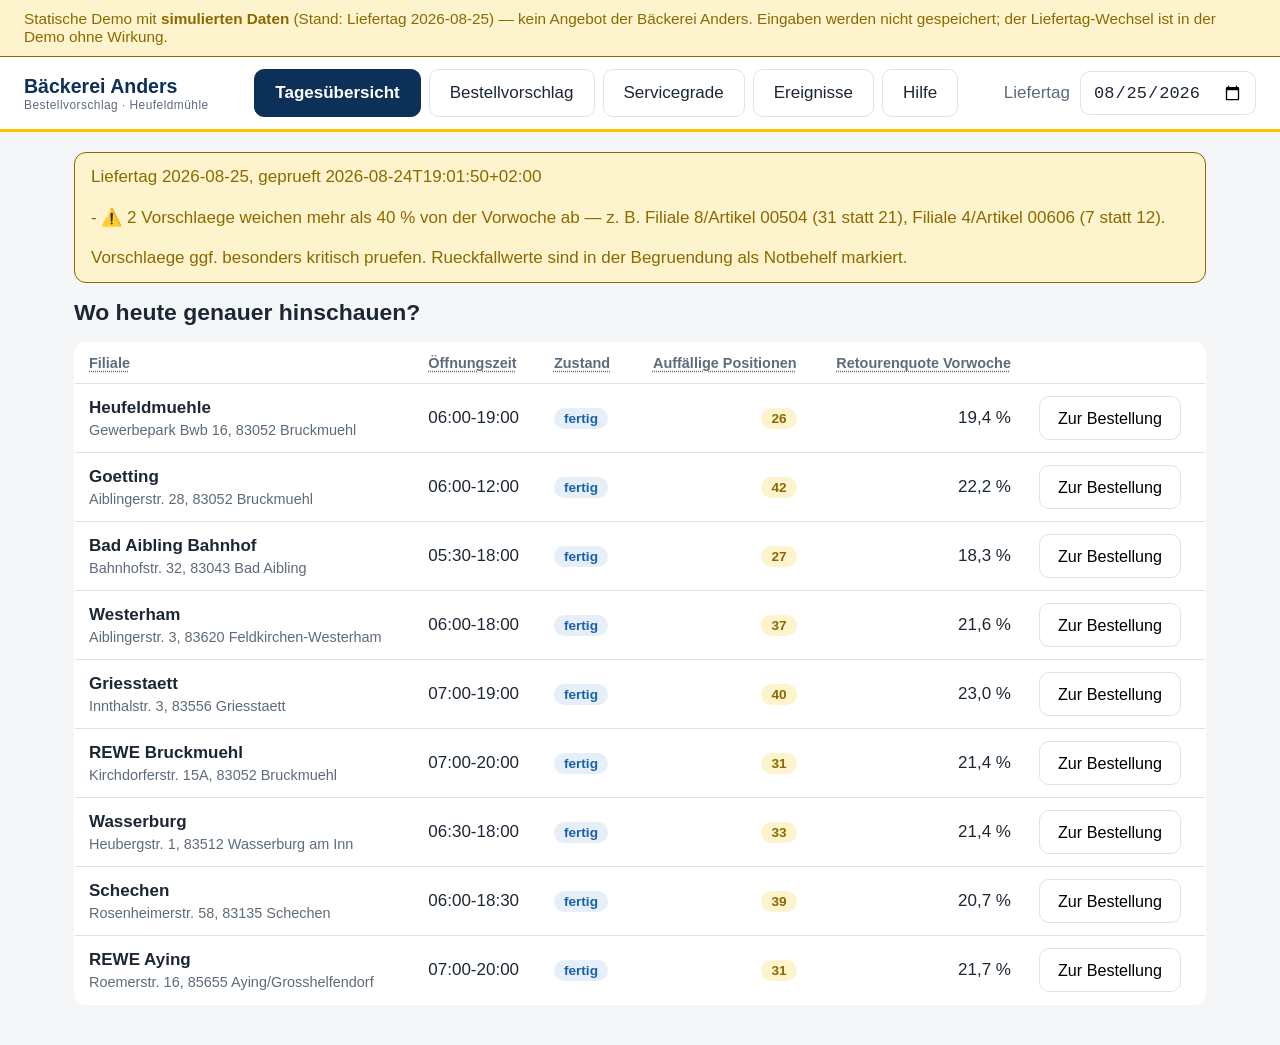
==== docs/index.html @ ce98a057 "Statische GitHub-Pages-Demo (docs/) und Live-Skript skripte/statische_demo.py friert die API-Antwort" ====
<!DOCTYPE html>
<html lang="de">
<head>
  <meta charset="utf-8">
  <meta name="viewport" content="width=device-width, initial-scale=1">
  <title>Bäckerei Anders — Bestellvorschlag</title>
  <link rel="stylesheet" href="stil.css">
</head>
<body>
  <div style="background:#fdf3cc;border-bottom:1px solid #8a6a00;color:#8a6a00;
    padding:10px 24px;font-size:0.9rem;">
    Statische Demo mit <strong>simulierten Daten</strong> (Stand: Liefertag
    2026-08-25) — kein Angebot der B&auml;ckerei Anders. Eingaben werden
    nicht gespeichert; der Liefertag-Wechsel ist in der Demo ohne Wirkung.
  </div>

  <header>
    <div class="marke-kopf">Bäckerei Anders<small>Bestellvorschlag · Heufeldmühle</small></div>
    <nav>
      <button data-ansicht="uebersicht" class="aktiv">Tagesübersicht</button>
      <button data-ansicht="bestellung">Bestellvorschlag</button>
      <button data-ansicht="servicegrade">Servicegrade</button>
      <button data-ansicht="ereignisse">Ereignisse</button>
      <button data-ansicht="hilfe">Hilfe</button>
    </nav>
    <div id="kopf-rechts">
      <label for="liefertag">Liefertag</label>
      <input type="date" id="liefertag">
    </div>
  </header>

  <main>
    <section id="ansicht-uebersicht" class="ansicht">
      <div id="warnung-kasten" hidden></div>
      <h1>Wo heute genauer hinschauen?</h1>
      <table id="uebersicht-tabelle">
        <thead>
          <tr>
            <th title="Verkaufsstelle mit Anschrift">Filiale</th>
            <th title="Öffnungszeit der Filiale am gewählten Liefertag">Öffnungszeit</th>
            <th title="fertig = Vorschläge liegen vor · bestellt = Bestellung wurde bestätigt · kein Vorschlag = Nachtlauf prüfen · geschlossen = Filiale hat an diesem Tag zu">Zustand</th>
            <th class="zahl" title="Anzahl Artikel, bei denen der Vorschlag stark von der Vorwoche abweicht, letzte Woche ein Ausverkauf erkannt wurde oder die Retoure hoch war — hier zuerst hinschauen">Auffällige Positionen</th>
            <th class="zahl" title="Zurückgegangene Ware der letzten 7 Tage in Prozent der gelieferten Menge">Retourenquote Vorwoche</th><th></th>
          </tr>
        </thead>
        <tbody></tbody>
      </table>
    </section>

    <section id="ansicht-bestellung" class="ansicht" hidden>
      <div class="filialwahl" id="bestellung-filialwahl"></div>
      <div id="bestellung-kopf"></div>
      <table id="bestellung-tabelle">
        <thead>
          <tr>
            <th title="Artikelnummer aus der Warenwirtschaft">Art.-Nr.</th>
            <th title="Artikel; bei auffälligen (gelb markierten) Zeilen steht darunter die Begründung des Vorschlags">Bezeichnung</th>
            <th class="zahl" title="Vom System errechnete Bestellmenge für den Liefertag, gewählt nach dem eingestellten Servicegrad (A/B/C). Mauszeiger auf der Zahl zeigt die Begründung.">Vorschlag</th>
            <th class="zahl" title="Vergleichswert: die Menge mit dem besten Verhältnis aus entgangenem Verkauf und Retourekosten (je höher die Spanne des Artikels, desto großzügiger). Nur zur Orientierung, nie die Vorgabe.">wirtschaftlich<br>günstigste Menge</th>
            <th class="zahl" title="Geliefert am gleichen Wochentag vor einer Woche">Vorwoche geliefert</th>
            <th class="zahl" title="Zurückgegangen am gleichen Wochentag vor einer Woche">Vorwoche Retoure</th>
            <th class="zahl" title="Vorbelegt mit dem Vorschlag — hier eintragen, was tatsächlich bestellt wird, dann unten bestätigen">Bestellmenge</th>
          </tr>
        </thead>
        <tbody></tbody>
      </table>
      <div class="fussleiste">
        <span id="bestellung-hinweis">Vorschlag prüfen, Mengen ggf. anpassen,
          in die Warenwirtschaft übertragen — dann bestätigen.</span>
        <button id="bestellung-uebernehmen" class="haupt">Bestellung übernommen</button>
      </div>
    </section>

    <section id="ansicht-servicegrade" class="ansicht" hidden>
      <div class="filialwahl" id="servicegrade-filialwahl"></div>
      <h1>Servicegrade einstellen</h1>
      <p class="erklaerung">A = darf nicht ausgehen · B = darf am späten
        Nachmittag ausgehen · C = darf mittags weg sein.
        Die Mengenspalte zeigt sofort, was die Wahl bedeutet.</p>
      <table id="servicegrade-tabelle">
        <thead>
          <tr><th title="Artikelnummer aus der Warenwirtschaft">Art.-Nr.</th>
            <th title="Artikel mit Warengruppe">Bezeichnung</th>
            <th title="A = darf auf keinen Fall ausgehen (95 % Sicherheit) · B = darf am späten Nachmittag ausgehen (80 %) · C = darf mittags weg sein (60 %)">Servicegrad</th>
            <th class="zahl" title="Menge, die das System bei dieser Klasse vorschlagen würde — ändert sich sofort beim Umschalten">Menge bei dieser Wahl</th></tr>
        </thead>
        <tbody></tbody>
      </table>
    </section>

    <section id="ansicht-ereignisse" class="ansicht" hidden>
      <h1>Ereigniskalender</h1>
      <form id="ereignis-formular">
        <div class="feld"><label>Von</label><input type="date" name="datum_von" required
          title="Erster Tag, an dem das Ereignis wirkt"></div>
        <div class="feld"><label>Bis</label><input type="date" name="datum_bis" required
          title="Letzter Tag (einschließlich)"></div>
        <div class="feld"><label>Filialen</label>
          <input type="text" name="filialen" value="alle"
          title="Betroffene Filialen: alle — oder Nummern mit Komma, z. B. 3,7"></div>
        <div class="feld breit"><label>Was ist los?</label>
          <input type="text" name="bezeichnung" placeholder="z. B. Dorffest Bruckmühl" required></div>
        <div class="feld"><label>Erwartete Wirkung</label>
          <select name="wirkung">
            <option value="1.2">mehr Verkauf (+20 %)</option>
            <option value="1.5">viel mehr Verkauf (+50 %)</option>
            <option value="0.7">weniger Verkauf (−30 %)</option>
            <option value="0.5">viel weniger Verkauf (−50 %)</option>
          </select></div>
        <button type="submit" class="haupt">Eintragen</button>
      </form>
      <table id="ereignis-tabelle">
        <thead>
          <tr><th>Von</th><th>Bis</th>
            <th title="alle — oder Filialnummern mit Komma">Filialen</th>
            <th>Bezeichnung</th>
            <th class="zahl" title="Erwartete Auswirkung auf den Verkauf; fließt in die Vorschläge der betroffenen Tage ein">Wirkung</th></tr>
        </thead>
        <tbody></tbody>
      </table>
    </section>
    <section id="ansicht-hilfe" class="ansicht" hidden>
      <h1>Was bedeutet welches Feld?</h1>
      <p class="erklaerung">Am PC erscheinen dieselben Erklärungen, wenn man mit
        dem Mauszeiger über eine Spaltenüberschrift oder eine Vorschlagszahl fährt.</p>

      <h2 class="hilfe-titel">Tagesübersicht</h2>
      <table class="hilfe">
        <tbody>
          <tr><td>Zustand</td><td><strong>fertig</strong> = Vorschläge liegen vor ·
            <strong>bestellt</strong> = Bestellung wurde bestätigt ·
            <strong>kein Vorschlag</strong> = Nachtlauf prüfen ·
            <strong>geschlossen</strong> = Filiale hat an diesem Tag zu.</td></tr>
          <tr><td>Auffällige Positionen</td><td>Artikel, bei denen der Vorschlag stark
            von der Vorwoche abweicht, letzte Woche ein Ausverkauf erkannt wurde oder
            die Retoure hoch war — dort zuerst hinschauen.</td></tr>
          <tr><td>Retourenquote Vorwoche</td><td>Zurückgegangene Ware der letzten
            7 Tage in Prozent der gelieferten Menge.</td></tr>
        </tbody>
      </table>

      <h2 class="hilfe-titel">Bestellvorschlag</h2>
      <table class="hilfe">
        <tbody>
          <tr><td>Vorschlag</td><td>Vom System errechnete Bestellmenge für den
            Liefertag, gewählt nach dem eingestellten Servicegrad. Es wird
            <strong>nie automatisch bestellt</strong> — ein Mensch überträgt die Menge
            in die Warenwirtschaft und bestätigt unten.</td></tr>
          <tr><td>Begründung</td><td>Steht bei auffälligen (gelb markierten) Zeilen
            unter der Bezeichnung, z.&nbsp;B. „Letzten Sonntag um 10:42 ausverkauft —
            deshalb mehr". Steht dort <strong>Notbehelf</strong>, war kein Modell
            verfügbar und es wurde die Menge der Vorwoche übernommen.</td></tr>
          <tr><td>wirtschaftlich günstigste Menge</td><td>Vergleichswert: die Menge
            mit dem besten Verhältnis aus entgangenem Verkauf und Retourekosten —
            je höher die Spanne des Artikels, desto großzügiger. Nur zur
            Orientierung, nie die Vorgabe.</td></tr>
          <tr><td>Vorwoche geliefert / Retoure</td><td>Geliefert bzw. zurückgegangen
            am gleichen Wochentag vor einer Woche.</td></tr>
          <tr><td>Bestellmenge</td><td>Vorbelegt mit dem Vorschlag; hier anpassen,
            was tatsächlich bestellt wird. Ein blauer Rahmen zeigt: von Hand
            geändert. „Bestellung übernommen" hält das Ergebnis fest.</td></tr>
        </tbody>
      </table>

      <h2 class="hilfe-titel">Servicegrade</h2>
      <table class="hilfe">
        <tbody>
          <tr><td>A</td><td>Darf auf keinen Fall ausgehen — das System plant mit
            95&nbsp;% Sicherheit. Mehr Sicherheit heißt mehr Retoure.</td></tr>
          <tr><td>B</td><td>Darf am späten Nachmittag ausgehen — 80&nbsp;%.</td></tr>
          <tr><td>C</td><td>Darf mittags weg sein — 60&nbsp;%. Wenig Retoure,
            dafür öfter leer.</td></tr>
          <tr><td>Menge bei dieser Wahl</td><td>Zeigt sofort, welche Bestellmenge
            die gewählte Klasse für diese Filiale bedeuten würde.</td></tr>
        </tbody>
      </table>

      <h2 class="hilfe-titel">Ereignisse</h2>
      <table class="hilfe">
        <tbody>
          <tr><td>Wirkung</td><td>Erwartete Auswirkung auf den Verkauf (z.&nbsp;B.
            Dorffest +50&nbsp;%, Straßensperrung −30&nbsp;%). Fließt in die
            Vorschläge der betroffenen Tage ein.</td></tr>
          <tr><td>Filialen</td><td><strong>alle</strong> — oder Filialnummern mit
            Komma, z.&nbsp;B. <strong>3,7</strong>.</td></tr>
        </tbody>
      </table>
    </section>
  </main>

  <script src="demo_shim.js"></script>
  <script src="app.js"></script>
</body>
</html>
---- docs/stil.css ----
/* Tablet-Oberflaeche, Querformat ~1180x820, Bedienung mit dem Finger.
   Markenfarben der Baeckerei Anders (baeckerei-anders.de):
   Blau #1961ac (Akzent, Vorschlagszahl), Gold #fdc300 (Auffaelligkeiten),
   Dunkelblau #0c3057 (Kopf und Schaltflaechen). */

:root {
  --papier: #f5f6f8;
  --flaeche: #ffffff;
  --linie: #dde2e9;
  --tinte: #1c2733;
  --tinte-leise: #5d6b7a;
  --dunkelblau: #0c3057;
  --akzent: #1961ac;
  --akzent-hell: #e6eef7;
  --gold: #fdc300;
  --warnton: #8a6a00;
  --warnton-hell: #fdf3cc;
}

* { box-sizing: border-box; margin: 0; padding: 0; }

html { font-size: 17px; }

body {
  font-family: -apple-system, "Segoe UI", Roboto, "Helvetica Neue", sans-serif;
  background: var(--papier);
  color: var(--tinte);
  min-width: 1000px;
}

header {
  display: flex;
  justify-content: space-between;
  align-items: center;
  gap: 18px;
  padding: 12px 24px;
  background: var(--flaeche);
  border-bottom: 3px solid var(--gold);
  position: sticky;
  top: 0;
  z-index: 5;
}

.marke-kopf {
  font-size: 1.15rem;
  font-weight: 700;
  color: var(--dunkelblau);
  white-space: nowrap;
}

.marke-kopf small {
  display: block;
  font-size: 0.7rem;
  font-weight: 500;
  color: var(--tinte-leise);
  letter-spacing: 0.04em;
}

nav { display: flex; gap: 8px; }

nav button {
  min-height: 48px;
  padding: 0 20px;
  font-size: 1rem;
  border: 1px solid var(--linie);
  border-radius: 10px;
  background: var(--flaeche);
  color: var(--tinte);
  cursor: pointer;
}

nav button.aktiv {
  background: var(--dunkelblau);
  border-color: var(--dunkelblau);
  color: #fff;
  font-weight: 600;
}

#kopf-rechts { display: flex; align-items: center; gap: 10px; color: var(--tinte-leise); }

#kopf-rechts input {
  min-height: 44px;
  padding: 0 12px;
  font-size: 1rem;
  border: 1px solid var(--linie);
  border-radius: 10px;
  background: var(--flaeche);
  color: var(--tinte);
}

main { padding: 20px 24px 40px; max-width: 1180px; margin: 0 auto; }

h1 { font-size: 1.35rem; margin: 10px 0 16px; }

.erklaerung { color: var(--tinte-leise); margin-bottom: 14px; }

table {
  width: 100%;
  border-collapse: collapse;
  background: var(--flaeche);
  border: 1px solid var(--linie);
  border-radius: 12px;
  overflow: hidden;
  font-variant-numeric: tabular-nums;
}

th, td {
  text-align: left;
  padding: 12px 14px;
  border-bottom: 1px solid var(--linie);
  vertical-align: middle;
}

th { color: var(--tinte-leise); font-weight: 600; font-size: 0.85rem; }

tr:last-child td { border-bottom: none; }

.zahl, td.zahl { text-align: right; }

/* Die Vorschlagszahl muss aus zwei Metern lesbar sein */
td.vorschlagszahl {
  font-size: 2.1rem;
  font-weight: 700;
  color: var(--akzent);
  line-height: 1.1;
  white-space: nowrap;
}

tr.auffaellig { background: var(--warnton-hell); box-shadow: inset 4px 0 0 var(--gold); }

.begruendung {
  display: block;
  font-size: 0.85rem;
  color: var(--tinte-leise);
  margin-top: 4px;
  font-weight: 400;
}

tr.auffaellig .begruendung { color: var(--warnton); }

.marke {
  display: inline-block;
  padding: 3px 10px;
  border-radius: 999px;
  font-size: 0.8rem;
  font-weight: 600;
}

.marke.warn { background: var(--warnton-hell); color: var(--warnton); }
.marke.ok { background: var(--akzent-hell); color: var(--akzent); }
.marke.leise { background: var(--papier); color: var(--tinte-leise); }

button.haupt {
  min-height: 52px;
  padding: 0 28px;
  font-size: 1.05rem;
  font-weight: 600;
  color: #fff;
  background: var(--akzent);
  border: none;
  border-radius: 12px;
  cursor: pointer;
}

button.haupt:disabled { opacity: 0.45; cursor: default; }

button.zeile {
  min-height: 44px;
  padding: 0 18px;
  font-size: 0.95rem;
  border: 1px solid var(--linie);
  border-radius: 10px;
  background: var(--flaeche);
  cursor: pointer;
}

.filialwahl { display: flex; flex-wrap: wrap; gap: 8px; margin-bottom: 16px; }

.filialwahl button {
  min-height: 46px;
  padding: 0 16px;
  border: 1px solid var(--linie);
  border-radius: 10px;
  background: var(--flaeche);
  font-size: 0.95rem;
  cursor: pointer;
}

.filialwahl button.aktiv {
  background: var(--dunkelblau);
  color: #fff;
  border-color: var(--dunkelblau);
  font-weight: 600;
}

#bestellung-kopf {
  display: flex;
  gap: 24px;
  align-items: baseline;
  margin-bottom: 14px;
  font-size: 1.1rem;
}

#bestellung-kopf .gross { font-size: 1.35rem; font-weight: 700; }
#bestellung-kopf .leise { color: var(--tinte-leise); }

input.menge {
  width: 110px;
  min-height: 48px;
  font-size: 1.3rem;
  font-variant-numeric: tabular-nums;
  text-align: right;
  padding: 0 12px;
  border: 1px solid var(--linie);
  border-radius: 10px;
  background: var(--flaeche);
}

input.menge.geaendert { border-color: var(--akzent); border-width: 2px; }

.fussleiste {
  display: flex;
  justify-content: space-between;
  align-items: center;
  gap: 20px;
  margin-top: 16px;
  padding: 14px 16px;
  background: var(--flaeche);
  border: 1px solid var(--linie);
  border-radius: 12px;
}

#bestellung-hinweis { color: var(--tinte-leise); }

/* Servicegrad-Wahl: drei klar beschriftete Knoepfe */
.sg-wahl { display: inline-flex; gap: 6px; }

.sg-wahl button {
  min-width: 56px;
  min-height: 46px;
  border: 1px solid var(--linie);
  border-radius: 10px;
  background: var(--flaeche);
  font-size: 1rem;
  font-weight: 600;
  cursor: pointer;
}

.sg-wahl button.aktiv {
  background: var(--dunkelblau);
  color: #fff;
  border-color: var(--dunkelblau);
}

#warnung-kasten {
  background: var(--warnton-hell);
  border: 1px solid var(--warnton);
  color: var(--warnton);
  border-radius: 12px;
  padding: 14px 16px;
  margin-bottom: 16px;
  white-space: pre-line;
}

#ereignis-formular {
  display: flex;
  flex-wrap: wrap;
  gap: 14px;
  align-items: flex-end;
  background: var(--flaeche);
  border: 1px solid var(--linie);
  border-radius: 12px;
  padding: 16px;
  margin-bottom: 18px;
}

#ereignis-formular .feld { display: flex; flex-direction: column; gap: 6px; }
#ereignis-formular .feld.breit { flex: 1; min-width: 220px; }

#ereignis-formular label { font-size: 0.85rem; color: var(--tinte-leise); }

#ereignis-formular input, #ereignis-formular select {
  min-height: 46px;
  padding: 0 12px;
  font-size: 1rem;
  border: 1px solid var(--linie);
  border-radius: 10px;
  background: var(--flaeche);
}

.leer { color: var(--tinte-leise); padding: 24px; text-align: center; }

/* Felderklaerungen: gepunktete Linie = hier gibt es einen Maus-Tooltip */
th[title] { cursor: help; text-decoration: underline dotted; text-underline-offset: 3px; }
td.vorschlagszahl[title] { cursor: help; }

.hilfe-titel { font-size: 1.05rem; margin: 22px 0 10px; color: var(--dunkelblau); }

table.hilfe td:first-child {
  width: 240px;
  font-weight: 600;
  color: var(--dunkelblau);
  vertical-align: top;
}
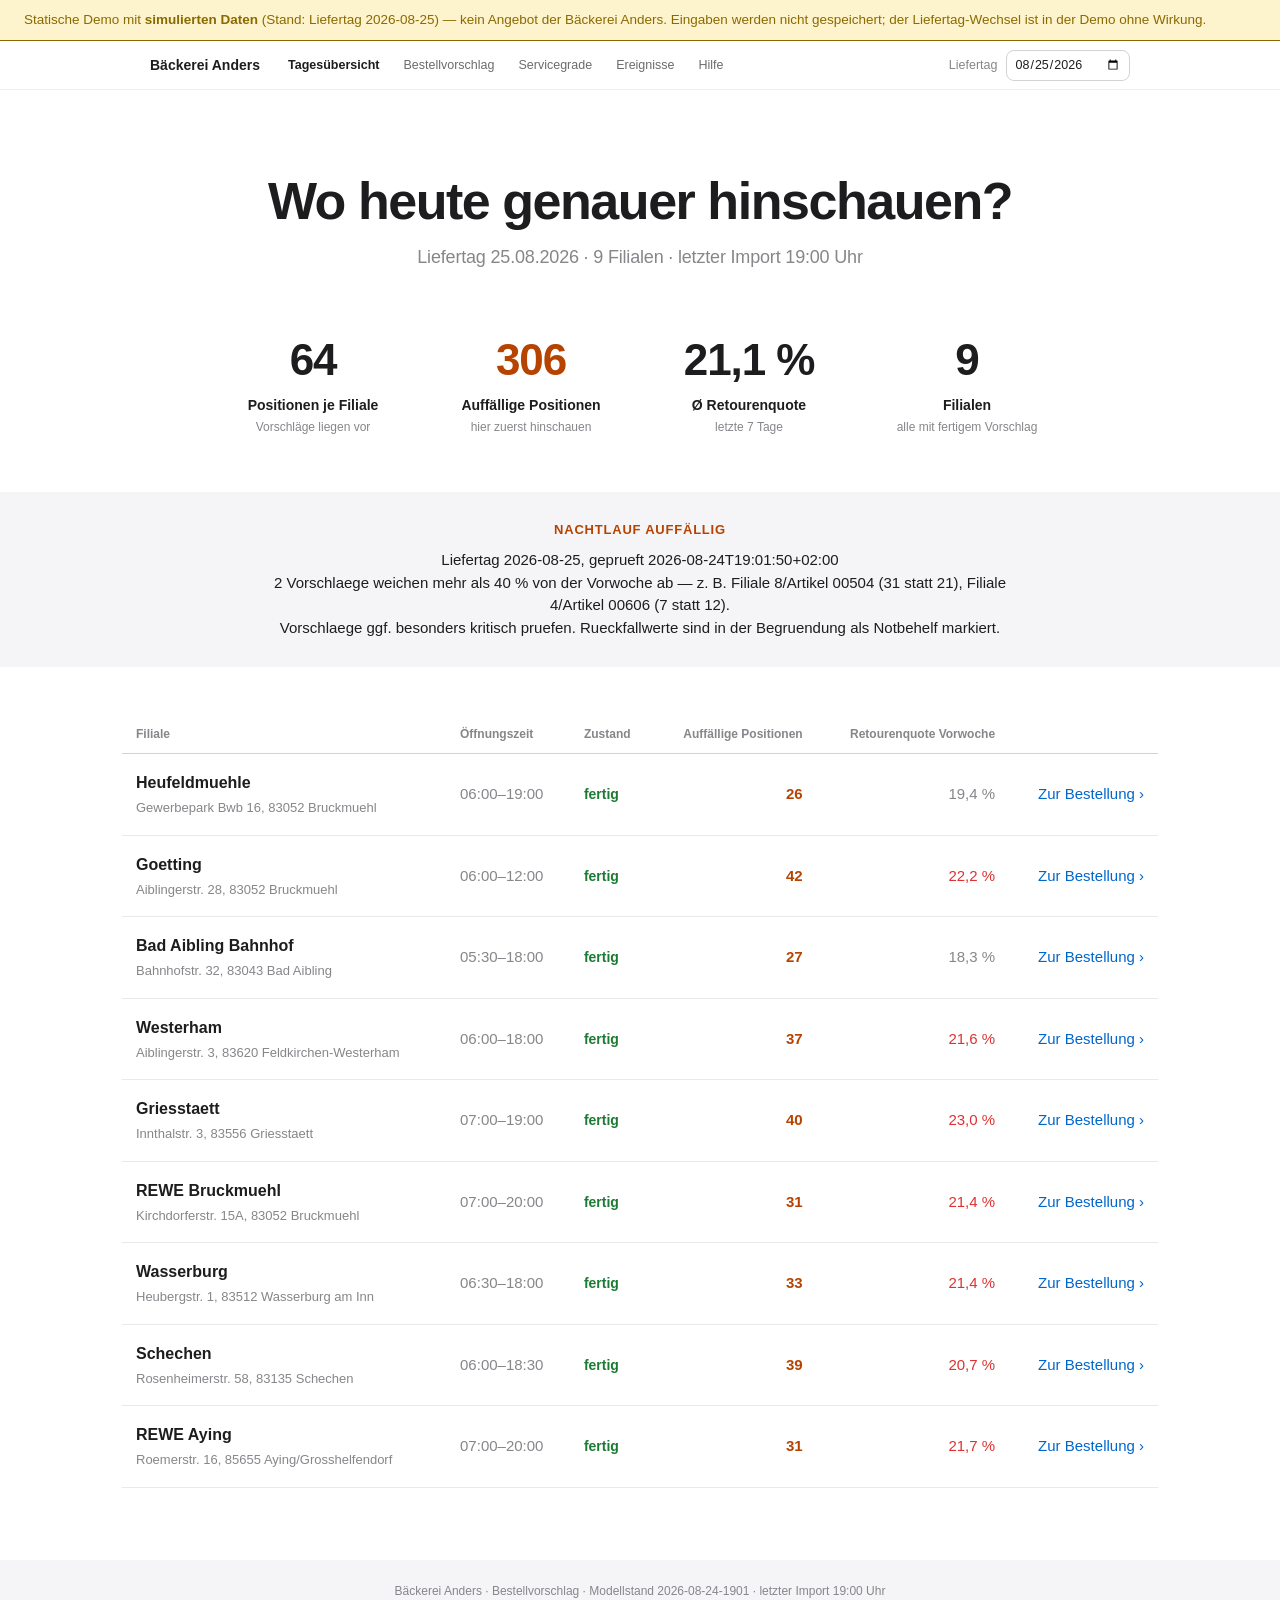
==== commit b9f3cb96: "Redesign nach Design-Handoff: apple.com-Stil Weisser Grund, zentrierte Hero-Headlines, Stat-Reihe, H" ====
--- a/docs/index.html
+++ b/docs/index.html
@@ -15,178 +15,215 @@
   </div>
 
   <header>
-    <div class="marke-kopf">Bäckerei Anders<small>Bestellvorschlag · Heufeldmühle</small></div>
-    <nav>
-      <button data-ansicht="uebersicht" class="aktiv">Tagesübersicht</button>
-      <button data-ansicht="bestellung">Bestellvorschlag</button>
-      <button data-ansicht="servicegrade">Servicegrade</button>
-      <button data-ansicht="ereignisse">Ereignisse</button>
-      <button data-ansicht="hilfe">Hilfe</button>
-    </nav>
-    <div id="kopf-rechts">
-      <label for="liefertag">Liefertag</label>
-      <input type="date" id="liefertag">
+    <div class="nav-inhalt">
+      <div class="marke-kopf">Bäckerei Anders</div>
+      <nav>
+        <button data-ansicht="uebersicht" class="aktiv">Tagesübersicht</button>
+        <button data-ansicht="bestellung">Bestellvorschlag</button>
+        <button data-ansicht="servicegrade">Servicegrade</button>
+        <button data-ansicht="ereignisse">Ereignisse</button>
+        <button data-ansicht="hilfe">Hilfe</button>
+      </nav>
+      <div id="kopf-rechts">
+        <label for="liefertag">Liefertag</label>
+        <input type="date" id="liefertag">
+      </div>
     </div>
   </header>
 
   <main>
     <section id="ansicht-uebersicht" class="ansicht">
-      <div id="warnung-kasten" hidden></div>
-      <h1>Wo heute genauer hinschauen?</h1>
-      <table id="uebersicht-tabelle">
-        <thead>
-          <tr>
-            <th title="Verkaufsstelle mit Anschrift">Filiale</th>
-            <th title="Öffnungszeit der Filiale am gewählten Liefertag">Öffnungszeit</th>
-            <th title="fertig = Vorschläge liegen vor · bestellt = Bestellung wurde bestätigt · kein Vorschlag = Nachtlauf prüfen · geschlossen = Filiale hat an diesem Tag zu">Zustand</th>
-            <th class="zahl" title="Anzahl Artikel, bei denen der Vorschlag stark von der Vorwoche abweicht, letzte Woche ein Ausverkauf erkannt wurde oder die Retoure hoch war — hier zuerst hinschauen">Auffällige Positionen</th>
-            <th class="zahl" title="Zurückgegangene Ware der letzten 7 Tage in Prozent der gelieferten Menge">Retourenquote Vorwoche</th><th></th>
-          </tr>
-        </thead>
-        <tbody></tbody>
-      </table>
+      <div class="hero">
+        <h1>Wo heute genauer hinschauen?</h1>
+        <p class="subline" id="uebersicht-subline"></p>
+      </div>
+      <div class="statreihe" id="statreihe"></div>
+      <div class="warnband" id="warnung-kasten" hidden>
+        <div class="inhalt">
+          <div class="titel">Nachtlauf auffällig</div>
+          <div class="text" id="warnung-text"></div>
+        </div>
+      </div>
+      <div class="tabellenbereich">
+        <div class="tabellen-scroll">
+          <table id="uebersicht-tabelle">
+            <thead>
+              <tr>
+                <th title="Verkaufsstelle mit Anschrift">Filiale</th>
+                <th title="Öffnungszeit der Filiale am gewählten Liefertag">Öffnungszeit</th>
+                <th title="fertig = Vorschläge liegen vor · bestellt = Bestellung bestätigt · kein Vorschlag = Nachtlauf prüfen · geschlossen = Filiale hat zu">Zustand</th>
+                <th class="zahl" title="Artikel mit starker Abweichung zur Vorwoche, erkanntem Ausverkauf oder hoher Retoure — hier zuerst hinschauen">Auffällige Positionen</th>
+                <th class="zahl" title="Zurückgegangene Ware der letzten 7 Tage in Prozent der gelieferten Menge">Retourenquote Vorwoche</th>
+                <th></th>
+              </tr>
+            </thead>
+            <tbody></tbody>
+          </table>
+        </div>
+      </div>
     </section>
 
     <section id="ansicht-bestellung" class="ansicht" hidden>
-      <div class="filialwahl" id="bestellung-filialwahl"></div>
-      <div id="bestellung-kopf"></div>
-      <table id="bestellung-tabelle">
-        <thead>
-          <tr>
-            <th title="Artikelnummer aus der Warenwirtschaft">Art.-Nr.</th>
-            <th title="Artikel; bei auffälligen (gelb markierten) Zeilen steht darunter die Begründung des Vorschlags">Bezeichnung</th>
-            <th class="zahl" title="Vom System errechnete Bestellmenge für den Liefertag, gewählt nach dem eingestellten Servicegrad (A/B/C). Mauszeiger auf der Zahl zeigt die Begründung.">Vorschlag</th>
-            <th class="zahl" title="Vergleichswert: die Menge mit dem besten Verhältnis aus entgangenem Verkauf und Retourekosten (je höher die Spanne des Artikels, desto großzügiger). Nur zur Orientierung, nie die Vorgabe.">wirtschaftlich<br>günstigste Menge</th>
-            <th class="zahl" title="Geliefert am gleichen Wochentag vor einer Woche">Vorwoche geliefert</th>
-            <th class="zahl" title="Zurückgegangen am gleichen Wochentag vor einer Woche">Vorwoche Retoure</th>
-            <th class="zahl" title="Vorbelegt mit dem Vorschlag — hier eintragen, was tatsächlich bestellt wird, dann unten bestätigen">Bestellmenge</th>
-          </tr>
-        </thead>
-        <tbody></tbody>
-      </table>
-      <div class="fussleiste">
-        <span id="bestellung-hinweis">Vorschlag prüfen, Mengen ggf. anpassen,
-          in die Warenwirtschaft übertragen — dann bestätigen.</span>
-        <button id="bestellung-uebernehmen" class="haupt">Bestellung übernommen</button>
+      <div class="hero">
+        <h1 id="bestellung-titel"></h1>
+        <p class="subline" id="bestellung-subline"></p>
+      </div>
+      <div class="chipzeile" id="bestellung-filialwahl"></div>
+      <div class="tabellenbereich">
+        <div class="filterzeile" id="bestellung-filter"></div>
+        <div class="tabellen-scroll">
+          <table id="bestellung-tabelle">
+            <thead>
+              <tr>
+                <th title="Artikel mit Nummer; darunter die Begründung des Vorschlags bzw. die Warengruppe">Artikel</th>
+                <th class="zahl" title="Vom System errechnete Bestellmenge, gewählt nach dem eingestellten Servicegrad">Vorschlag</th>
+                <th class="zahl" title="Vergleichswert: Menge mit dem besten Verhältnis aus entgangenem Verkauf und Retourekosten. Nur zur Orientierung.">Wirtschaftl. Menge</th>
+                <th class="zahl" title="Geliefert am gleichen Wochentag vor einer Woche">Vorwoche geliefert</th>
+                <th class="zahl" title="Zurückgegangen am gleichen Wochentag vor einer Woche">Vorwoche Retoure</th>
+                <th class="zahl" title="Vorbelegt mit dem Vorschlag — hier eintragen, was tatsächlich bestellt wird">Bestellmenge</th>
+              </tr>
+            </thead>
+            <tbody></tbody>
+          </table>
+        </div>
+        <div class="fussleiste">
+          <span id="bestellung-hinweis">Vorschlag prüfen, Mengen ggf. anpassen, in die
+            Warenwirtschaft übertragen — dann bestätigen. Es wird nie automatisch bestellt.</span>
+          <button id="bestellung-uebernehmen" class="haupt">Bestellung übernommen</button>
+        </div>
       </div>
     </section>
 
     <section id="ansicht-servicegrade" class="ansicht" hidden>
-      <div class="filialwahl" id="servicegrade-filialwahl"></div>
-      <h1>Servicegrade einstellen</h1>
-      <p class="erklaerung">A = darf nicht ausgehen · B = darf am späten
-        Nachmittag ausgehen · C = darf mittags weg sein.
-        Die Mengenspalte zeigt sofort, was die Wahl bedeutet.</p>
-      <table id="servicegrade-tabelle">
-        <thead>
-          <tr><th title="Artikelnummer aus der Warenwirtschaft">Art.-Nr.</th>
-            <th title="Artikel mit Warengruppe">Bezeichnung</th>
-            <th title="A = darf auf keinen Fall ausgehen (95 % Sicherheit) · B = darf am späten Nachmittag ausgehen (80 %) · C = darf mittags weg sein (60 %)">Servicegrad</th>
-            <th class="zahl" title="Menge, die das System bei dieser Klasse vorschlagen würde — ändert sich sofort beim Umschalten">Menge bei dieser Wahl</th></tr>
-        </thead>
-        <tbody></tbody>
-      </table>
+      <div class="hero">
+        <h1>Servicegrade einstellen.</h1>
+        <p class="subline">A = darf nicht ausgehen · B = darf am späten Nachmittag ausgehen ·
+          C = darf mittags weg sein. Die Mengenspalte zeigt sofort, was die Wahl bedeutet.</p>
+      </div>
+      <div class="chipzeile" id="servicegrade-filialwahl"></div>
+      <div class="tabellenbereich schmal">
+        <div class="tabellen-scroll">
+          <table id="servicegrade-tabelle">
+            <thead>
+              <tr>
+                <th>Artikel</th>
+                <th title="A = 95 % Sicherheit · B = 80 % · C = 60 %">Servicegrad</th>
+                <th class="zahl" title="Menge, die das System bei dieser Klasse vorschlagen würde — ändert sich sofort beim Umschalten">Menge bei dieser Wahl</th>
+              </tr>
+            </thead>
+            <tbody></tbody>
+          </table>
+        </div>
+      </div>
     </section>
 
     <section id="ansicht-ereignisse" class="ansicht" hidden>
-      <h1>Ereigniskalender</h1>
-      <form id="ereignis-formular">
-        <div class="feld"><label>Von</label><input type="date" name="datum_von" required
-          title="Erster Tag, an dem das Ereignis wirkt"></div>
-        <div class="feld"><label>Bis</label><input type="date" name="datum_bis" required
-          title="Letzter Tag (einschließlich)"></div>
-        <div class="feld"><label>Filialen</label>
-          <input type="text" name="filialen" value="alle"
-          title="Betroffene Filialen: alle — oder Nummern mit Komma, z. B. 3,7"></div>
-        <div class="feld breit"><label>Was ist los?</label>
-          <input type="text" name="bezeichnung" placeholder="z. B. Dorffest Bruckmühl" required></div>
-        <div class="feld"><label>Erwartete Wirkung</label>
-          <select name="wirkung">
-            <option value="1.2">mehr Verkauf (+20 %)</option>
-            <option value="1.5">viel mehr Verkauf (+50 %)</option>
-            <option value="0.7">weniger Verkauf (−30 %)</option>
-            <option value="0.5">viel weniger Verkauf (−50 %)</option>
-          </select></div>
-        <button type="submit" class="haupt">Eintragen</button>
-      </form>
-      <table id="ereignis-tabelle">
-        <thead>
-          <tr><th>Von</th><th>Bis</th>
-            <th title="alle — oder Filialnummern mit Komma">Filialen</th>
-            <th>Bezeichnung</th>
-            <th class="zahl" title="Erwartete Auswirkung auf den Verkauf; fließt in die Vorschläge der betroffenen Tage ein">Wirkung</th></tr>
-        </thead>
-        <tbody></tbody>
-      </table>
-    </section>
+      <div class="hero">
+        <h1>Ereigniskalender.</h1>
+        <p class="subline">Dorffest, Sperrung, Aktion — was die Nachfrage bewegt,
+          gehört hier hinein und fließt in die Vorschläge ein.</p>
+      </div>
+      <div class="tabellenbereich schmal">
+        <form id="ereignis-formular">
+          <div class="feld"><label>Von</label>
+            <input type="date" name="datum_von" required title="Erster Tag, an dem das Ereignis wirkt"></div>
+          <div class="feld"><label>Bis</label>
+            <input type="date" name="datum_bis" required title="Letzter Tag (einschließlich)"></div>
+          <div class="feld"><label>Filialen</label>
+            <input type="text" name="filialen" value="alle"
+              title="Betroffene Filialen: alle — oder Nummern mit Komma, z. B. 3,7"></div>
+          <div class="feld breit"><label>Was ist los?</label>
+            <input type="text" name="bezeichnung" placeholder="z. B. Dorffest Bruckmühl" required></div>
+          <div class="feld"><label>Erwartete Wirkung</label>
+            <select name="wirkung">
+              <option value="1.2">mehr Verkauf (+20 %)</option>
+              <option value="1.5">viel mehr Verkauf (+50 %)</option>
+              <option value="0.7">weniger Verkauf (−30 %)</option>
+              <option value="0.5">viel weniger Verkauf (−50 %)</option>
+            </select></div>
+          <button type="submit" class="haupt">Eintragen</button>
+        </form>
+        <div class="tabellen-scroll">
+          <table id="ereignis-tabelle">
+            <thead>
+              <tr><th>Von</th><th>Bis</th>
+                <th title="alle — oder Filialnummern mit Komma">Filialen</th>
+                <th>Bezeichnung</th><th>Art</th>
+                <th class="zahl" title="Erwartete Auswirkung auf den Verkauf; fließt in die Vorschläge der betroffenen Tage ein">Wirkung</th></tr>
+            </thead>
+            <tbody></tbody>
+          </table>
+        </div>
+      </div>
+    </section>
+
     <section id="ansicht-hilfe" class="ansicht" hidden>
-      <h1>Was bedeutet welches Feld?</h1>
-      <p class="erklaerung">Am PC erscheinen dieselben Erklärungen, wenn man mit
-        dem Mauszeiger über eine Spaltenüberschrift oder eine Vorschlagszahl fährt.</p>
-
-      <h2 class="hilfe-titel">Tagesübersicht</h2>
-      <table class="hilfe">
-        <tbody>
-          <tr><td>Zustand</td><td><strong>fertig</strong> = Vorschläge liegen vor ·
-            <strong>bestellt</strong> = Bestellung wurde bestätigt ·
+      <div class="hero">
+        <h1>Was bedeutet welches Feld?</h1>
+        <p class="subline">Am PC erscheinen dieselben Erklärungen, wenn man mit dem
+          Mauszeiger über eine Spaltenüberschrift fährt.</p>
+      </div>
+      <div class="hilfe-bereich">
+        <h2>Tagesübersicht</h2>
+        <dl>
+          <div class="definition"><dt>Zustand</dt><dd><strong>fertig</strong> = Vorschläge
+            liegen vor · <strong>bestellt</strong> = Bestellung wurde bestätigt ·
             <strong>kein Vorschlag</strong> = Nachtlauf prüfen ·
-            <strong>geschlossen</strong> = Filiale hat an diesem Tag zu.</td></tr>
-          <tr><td>Auffällige Positionen</td><td>Artikel, bei denen der Vorschlag stark
-            von der Vorwoche abweicht, letzte Woche ein Ausverkauf erkannt wurde oder
-            die Retoure hoch war — dort zuerst hinschauen.</td></tr>
-          <tr><td>Retourenquote Vorwoche</td><td>Zurückgegangene Ware der letzten
-            7 Tage in Prozent der gelieferten Menge.</td></tr>
-        </tbody>
-      </table>
-
-      <h2 class="hilfe-titel">Bestellvorschlag</h2>
-      <table class="hilfe">
-        <tbody>
-          <tr><td>Vorschlag</td><td>Vom System errechnete Bestellmenge für den
-            Liefertag, gewählt nach dem eingestellten Servicegrad. Es wird
-            <strong>nie automatisch bestellt</strong> — ein Mensch überträgt die Menge
-            in die Warenwirtschaft und bestätigt unten.</td></tr>
-          <tr><td>Begründung</td><td>Steht bei auffälligen (gelb markierten) Zeilen
-            unter der Bezeichnung, z.&nbsp;B. „Letzten Sonntag um 10:42 ausverkauft —
-            deshalb mehr". Steht dort <strong>Notbehelf</strong>, war kein Modell
-            verfügbar und es wurde die Menge der Vorwoche übernommen.</td></tr>
-          <tr><td>wirtschaftlich günstigste Menge</td><td>Vergleichswert: die Menge
-            mit dem besten Verhältnis aus entgangenem Verkauf und Retourekosten —
-            je höher die Spanne des Artikels, desto großzügiger. Nur zur
-            Orientierung, nie die Vorgabe.</td></tr>
-          <tr><td>Vorwoche geliefert / Retoure</td><td>Geliefert bzw. zurückgegangen
-            am gleichen Wochentag vor einer Woche.</td></tr>
-          <tr><td>Bestellmenge</td><td>Vorbelegt mit dem Vorschlag; hier anpassen,
-            was tatsächlich bestellt wird. Ein blauer Rahmen zeigt: von Hand
-            geändert. „Bestellung übernommen" hält das Ergebnis fest.</td></tr>
-        </tbody>
-      </table>
-
-      <h2 class="hilfe-titel">Servicegrade</h2>
-      <table class="hilfe">
-        <tbody>
-          <tr><td>A</td><td>Darf auf keinen Fall ausgehen — das System plant mit
-            95&nbsp;% Sicherheit. Mehr Sicherheit heißt mehr Retoure.</td></tr>
-          <tr><td>B</td><td>Darf am späten Nachmittag ausgehen — 80&nbsp;%.</td></tr>
-          <tr><td>C</td><td>Darf mittags weg sein — 60&nbsp;%. Wenig Retoure,
-            dafür öfter leer.</td></tr>
-          <tr><td>Menge bei dieser Wahl</td><td>Zeigt sofort, welche Bestellmenge
-            die gewählte Klasse für diese Filiale bedeuten würde.</td></tr>
-        </tbody>
-      </table>
-
-      <h2 class="hilfe-titel">Ereignisse</h2>
-      <table class="hilfe">
-        <tbody>
-          <tr><td>Wirkung</td><td>Erwartete Auswirkung auf den Verkauf (z.&nbsp;B.
-            Dorffest +50&nbsp;%, Straßensperrung −30&nbsp;%). Fließt in die
-            Vorschläge der betroffenen Tage ein.</td></tr>
-          <tr><td>Filialen</td><td><strong>alle</strong> — oder Filialnummern mit
-            Komma, z.&nbsp;B. <strong>3,7</strong>.</td></tr>
-        </tbody>
-      </table>
+            <strong>geschlossen</strong> = Filiale hat an diesem Tag zu.</dd></div>
+          <div class="definition"><dt>Auffällige Positionen</dt><dd>Artikel, bei denen der
+            Vorschlag stark von der Vorwoche abweicht, letzte Woche ein Ausverkauf erkannt
+            wurde oder die Retoure hoch war — dort zuerst hinschauen.</dd></div>
+          <div class="definition"><dt>Retourenquote Vorwoche</dt><dd>Zurückgegangene Ware
+            der letzten 7 Tage in Prozent der gelieferten Menge. Werte über 20 % erscheinen
+            rot.</dd></div>
+        </dl>
+
+        <h2>Bestellvorschlag</h2>
+        <dl>
+          <div class="definition"><dt>Vorschlag</dt><dd>Vom System errechnete Bestellmenge
+            für den Liefertag, gewählt nach dem eingestellten Servicegrad. Es wird
+            <strong>nie automatisch bestellt</strong> — ein Mensch überträgt die Menge in
+            die Warenwirtschaft und bestätigt unten.</dd></div>
+          <div class="definition"><dt>Begründung</dt><dd>Steht unter dem Artikelnamen,
+            z. B. „Letzten Sonntag um 10:42 ausverkauft — deshalb mehr". Steht dort
+            <strong>Notbehelf</strong>, war kein Modell verfügbar und es wurde die Menge
+            der Vorwoche übernommen.</dd></div>
+          <div class="definition"><dt>Wirtschaftl. Menge</dt><dd>Vergleichswert: die Menge
+            mit dem besten Verhältnis aus entgangenem Verkauf und Retourekosten — je höher
+            die Spanne des Artikels, desto großzügiger. Nur zur Orientierung, nie die
+            Vorgabe.</dd></div>
+          <div class="definition"><dt>Vorwoche geliefert / Retoure</dt><dd>Geliefert bzw.
+            zurückgegangen am gleichen Wochentag vor einer Woche.</dd></div>
+          <div class="definition"><dt>Bestellmenge</dt><dd>Vorbelegt mit dem Vorschlag;
+            hier anpassen, was tatsächlich bestellt wird. Ein blauer Rahmen zeigt: von Hand
+            geändert. „Bestellung übernommen" hält das Ergebnis fest.</dd></div>
+        </dl>
+
+        <h2>Servicegrade</h2>
+        <dl>
+          <div class="definition"><dt>A</dt><dd>Darf auf keinen Fall ausgehen — das System
+            plant mit 95 % Sicherheit. Mehr Sicherheit heißt mehr Retoure.</dd></div>
+          <div class="definition"><dt>B</dt><dd>Darf am späten Nachmittag ausgehen —
+            80 %.</dd></div>
+          <div class="definition"><dt>C</dt><dd>Darf mittags weg sein — 60 %. Wenig
+            Retoure, dafür öfter leer.</dd></div>
+          <div class="definition"><dt>Menge bei dieser Wahl</dt><dd>Zeigt sofort, welche
+            Bestellmenge die gewählte Klasse für diese Filiale bedeuten würde.</dd></div>
+        </dl>
+
+        <h2>Ereignisse</h2>
+        <dl>
+          <div class="definition"><dt>Wirkung</dt><dd>Erwartete Auswirkung auf den Verkauf
+            (z. B. Dorffest +50 %, Straßensperrung −30 %). Fließt in die Vorschläge der
+            betroffenen Tage ein.</dd></div>
+          <div class="definition"><dt>Filialen</dt><dd><strong>alle</strong> — oder
+            Filialnummern mit Komma, z. B. <strong>3,7</strong>.</dd></div>
+        </dl>
+      </div>
     </section>
   </main>
+
+  <footer id="fusszeile">Bäckerei Anders · Bestellvorschlag</footer>
 
   <script src="demo_shim.js"></script>
   <script src="app.js"></script>
--- a/docs/stil.css
+++ b/docs/stil.css
@@ -1,304 +1,371 @@
-/* Tablet-Oberflaeche, Querformat ~1180x820, Bedienung mit dem Finger.
-   Markenfarben der Baeckerei Anders (baeckerei-anders.de):
-   Blau #1961ac (Akzent, Vorschlagszahl), Gold #fdc300 (Auffaelligkeiten),
-   Dunkelblau #0c3057 (Kopf und Schaltflaechen). */
+/* Redesign nach Design-Handoff "Bestellvorschlag Redesign" (apple.com-Stil):
+   weisser Grund, viel Weissraum, fast monochrom — Blau nur fuer Aktionen,
+   Orange/Gruen/Rot nur als Textfarbe fuer Status. Pill-Formen, Hairlines,
+   keine Karten, keine Schatten. Tokens 1:1 aus dem Handoff. */
 
 :root {
-  --papier: #f5f6f8;
-  --flaeche: #ffffff;
-  --linie: #dde2e9;
-  --tinte: #1c2733;
-  --tinte-leise: #5d6b7a;
-  --dunkelblau: #0c3057;
-  --akzent: #1961ac;
-  --akzent-hell: #e6eef7;
-  --gold: #fdc300;
-  --warnton: #8a6a00;
-  --warnton-hell: #fdf3cc;
+  --ink: #1d1d1f;
+  --muted: #86868b;
+  --hairline: #d2d2d7;
+  --zeile: #e8e8ed;
+  --blue: #0071e3;
+  --blue-deep: #0058b0;
+  --link: #0066cc;
+  --red: #de3131;
+  --orange: #b64400;
+  --green: #1d7a35;
+  --band: #f5f5f7;
 }
 
 * { box-sizing: border-box; margin: 0; padding: 0; }
 
-html { font-size: 17px; }
+html { font-size: 15px; }
 
 body {
-  font-family: -apple-system, "Segoe UI", Roboto, "Helvetica Neue", sans-serif;
-  background: var(--papier);
-  color: var(--tinte);
-  min-width: 1000px;
-}
+  font-family: -apple-system, BlinkMacSystemFont, "SF Pro Text",
+    "Helvetica Neue", "Segoe UI", sans-serif;
+  -webkit-font-smoothing: antialiased;
+  background: #ffffff;
+  color: var(--ink);
+  line-height: 1.5;
+}
+
+:focus-visible { outline: 2px solid var(--blue); outline-offset: 2px; }
+
+a { color: var(--link); text-decoration: none; }
+a:hover { text-decoration: underline; }
+
+/* ---- Navigation (sticky, halbtransparent) --------------------------- */
 
 header {
-  display: flex;
-  justify-content: space-between;
-  align-items: center;
-  gap: 18px;
-  padding: 12px 24px;
-  background: var(--flaeche);
-  border-bottom: 3px solid var(--gold);
   position: sticky;
   top: 0;
   z-index: 5;
-}
-
-.marke-kopf {
-  font-size: 1.15rem;
-  font-weight: 700;
-  color: var(--dunkelblau);
+  background: rgba(255, 255, 255, 0.85);
+  -webkit-backdrop-filter: saturate(180%) blur(20px);
+  backdrop-filter: saturate(180%) blur(20px);
+  border-bottom: 1px solid rgba(0, 0, 0, 0.07);
+}
+
+.nav-inhalt {
+  max-width: 1024px;
+  margin: 0 auto;
+  height: 48px;
+  display: flex;
+  align-items: center;
+  gap: 28px;
+  padding: 0 22px;
+}
+
+.marke-kopf { font-size: 14px; font-weight: 600; color: var(--ink); white-space: nowrap; }
+
+nav { display: flex; gap: 24px; flex: 1; }
+
+nav button {
+  border: none;
+  background: none;
+  font: inherit;
+  font-size: 12.5px;
+  color: var(--ink);
+  opacity: 0.65;
+  cursor: pointer;
+  padding: 4px 0;
+}
+
+nav button:hover { opacity: 1; }
+nav button.aktiv { opacity: 1; font-weight: 600; }
+
+#kopf-rechts { display: flex; align-items: center; gap: 8px; }
+#kopf-rechts label { font-size: 12.5px; color: var(--muted); }
+
+#kopf-rechts input {
+  font: inherit;
+  font-size: 12.5px;
+  color: var(--ink);
+  padding: 4px 8px;
+  border: 1px solid var(--hairline);
+  border-radius: 8px;
+  background: #ffffff;
+}
+
+/* ---- Hero je Ansicht ------------------------------------------------ */
+
+.hero { padding: 84px 22px 0; text-align: center; }
+
+.hero h1 {
+  font-size: 52px;
+  font-weight: 600;
+  letter-spacing: -0.028em;
+  line-height: 1.07;
+  text-wrap: balance;
+}
+
+.hero .subline {
+  margin: 14px auto 0;
+  max-width: 640px;
+  font-size: 18px;
+  letter-spacing: -0.01em;
+  color: var(--muted);
+}
+
+/* ---- Stat-Reihe (Tagesuebersicht) ----------------------------------- */
+
+.statreihe {
+  max-width: 900px;
+  margin: 56px auto 0;
+  display: grid;
+  grid-template-columns: repeat(4, minmax(0, 1fr));
+  gap: 16px;
+  text-align: center;
+  padding: 0 22px;
+}
+
+.stat .wert {
+  font-size: 44px;
+  font-weight: 600;
+  letter-spacing: -0.025em;
+  font-variant-numeric: tabular-nums;
+}
+
+.stat .wert.orange { color: var(--orange); }
+.stat .label { font-size: 14px; font-weight: 600; margin-top: 2px; }
+.stat .sub { font-size: 12px; color: var(--muted); margin-top: 2px; }
+
+/* ---- Warnband ------------------------------------------------------- */
+
+.warnband { background: var(--band); margin-top: 56px; padding: 28px 22px; }
+.warnband[hidden] { display: none; }
+
+.warnband .inhalt { max-width: 780px; margin: 0 auto; text-align: center; }
+
+.warnband .titel {
+  font-size: 13px;
+  font-weight: 600;
+  text-transform: uppercase;
+  letter-spacing: 0.06em;
+  color: var(--orange);
+}
+
+.warnband .text { margin-top: 10px; font-size: 15px; white-space: pre-line; }
+
+/* ---- Tabellen (Hairlines, keine Karten) ----------------------------- */
+
+.tabellenbereich { max-width: 1080px; margin: 48px auto 72px; padding: 0 22px; }
+.tabellenbereich.schmal { max-width: 900px; }
+.tabellen-scroll { overflow-x: auto; }
+
+table { width: 100%; border-collapse: collapse; font-variant-numeric: tabular-nums; }
+
+th {
+  text-align: left;
+  font-size: 12px;
+  font-weight: 600;
+  color: var(--muted);
+  padding: 10px 14px;
+  border-bottom: 1px solid var(--hairline);
   white-space: nowrap;
 }
 
-.marke-kopf small {
-  display: block;
-  font-size: 0.7rem;
+td {
+  padding: 17px 14px;
+  border-bottom: 1px solid var(--zeile);
+  font-size: 15px;
+  vertical-align: middle;
+}
+
+th.zahl, td.zahl { text-align: right; }
+
+.artikelname { font-size: 16px; font-weight: 600; }
+.artikelnummer { font-size: 12px; color: var(--muted); font-weight: 400; margin-left: 8px; }
+
+.begruendung { display: block; font-size: 13px; color: var(--muted); margin-top: 3px; }
+.begruendung.warn { color: var(--orange); }
+
+.unterzeile { display: block; font-size: 13px; color: var(--muted); margin-top: 3px; }
+
+.zustandstext { font-size: 14px; font-weight: 600; }
+.zustandstext.gruen { color: var(--green); }
+.zustandstext.blau { color: var(--link); }
+.zustandstext.orange { color: var(--orange); }
+.zustandstext.leise { color: var(--muted); font-weight: 400; }
+
+td .warnzahl { color: var(--orange); font-weight: 600; }
+td .rotzahl { color: var(--red); }
+td .leise { color: var(--muted); }
+td .gruen { color: var(--green); }
+td .rot { color: var(--red); }
+
+.vorschlagszahl { font-size: 17px; font-weight: 600; }
+
+/* ---- Pills: Buttons, Chips, Segmented Control ----------------------- */
+
+button.haupt {
+  font: inherit;
+  font-size: 15px;
   font-weight: 500;
-  color: var(--tinte-leise);
-  letter-spacing: 0.04em;
-}
-
-nav { display: flex; gap: 8px; }
-
-nav button {
-  min-height: 48px;
-  padding: 0 20px;
-  font-size: 1rem;
-  border: 1px solid var(--linie);
+  color: #ffffff;
+  background: var(--blue);
+  border: none;
+  border-radius: 980px;
+  padding: 11px 22px;
+  cursor: pointer;
+}
+
+button.haupt:hover { background: var(--blue-deep); }
+button.haupt:disabled { opacity: 0.45; cursor: default; }
+
+.chipzeile {
+  display: flex;
+  flex-wrap: wrap;
+  justify-content: center;
+  gap: 8px;
+  margin: 28px auto 0;
+  max-width: 900px;
+  padding: 0 22px;
+}
+
+.chip {
+  font: inherit;
+  font-size: 13px;
+  padding: 7px 15px;
+  border: none;
+  border-radius: 980px;
+  background: var(--band);
+  color: var(--ink);
+  cursor: pointer;
+  white-space: nowrap;
+}
+
+.chip:hover { background: #e8e8ed; }
+.chip.aktiv { background: #1d1d1f; color: #ffffff; font-weight: 600; }
+.chip.aktiv-warn { background: var(--orange); color: #ffffff; font-weight: 600; }
+
+.filterzeile {
+  display: flex;
+  flex-wrap: wrap;
+  align-items: center;
+  gap: 8px;
+  margin-bottom: 18px;
+}
+
+.filterzeile .rechts {
+  margin-left: auto;
+  display: flex;
+  align-items: center;
+  gap: 14px;
+  font-size: 13px;
+  color: var(--muted);
+}
+
+.filterzeile .rechts strong { color: var(--ink); font-variant-numeric: tabular-nums; }
+
+/* Segmented Control fuer Servicegrade */
+.sg-wahl {
+  display: inline-flex;
+  background: var(--band);
+  border-radius: 980px;
+  padding: 2px;
+}
+
+.sg-wahl button {
+  font: inherit;
+  font-size: 13px;
+  font-weight: 600;
+  width: 42px;
+  padding: 6px 0;
+  border: none;
+  border-radius: 980px;
+  background: none;
+  color: var(--ink);
+  cursor: pointer;
+}
+
+.sg-wahl button.aktiv { background: #1d1d1f; color: #ffffff; }
+
+/* ---- Bestellmengen-Eingabe ------------------------------------------ */
+
+input.menge {
+  font: inherit;
+  font-size: 15px;
+  font-variant-numeric: tabular-nums;
+  width: 82px;
+  text-align: right;
+  padding: 8px 10px;
+  border: 1px solid var(--hairline);
   border-radius: 10px;
-  background: var(--flaeche);
-  color: var(--tinte);
-  cursor: pointer;
-}
-
-nav button.aktiv {
-  background: var(--dunkelblau);
-  border-color: var(--dunkelblau);
-  color: #fff;
-  font-weight: 600;
-}
-
-#kopf-rechts { display: flex; align-items: center; gap: 10px; color: var(--tinte-leise); }
-
-#kopf-rechts input {
-  min-height: 44px;
-  padding: 0 12px;
-  font-size: 1rem;
-  border: 1px solid var(--linie);
-  border-radius: 10px;
-  background: var(--flaeche);
-  color: var(--tinte);
-}
-
-main { padding: 20px 24px 40px; max-width: 1180px; margin: 0 auto; }
-
-h1 { font-size: 1.35rem; margin: 10px 0 16px; }
-
-.erklaerung { color: var(--tinte-leise); margin-bottom: 14px; }
-
-table {
-  width: 100%;
-  border-collapse: collapse;
-  background: var(--flaeche);
-  border: 1px solid var(--linie);
-  border-radius: 12px;
-  overflow: hidden;
-  font-variant-numeric: tabular-nums;
-}
-
-th, td {
-  text-align: left;
-  padding: 12px 14px;
-  border-bottom: 1px solid var(--linie);
-  vertical-align: middle;
-}
-
-th { color: var(--tinte-leise); font-weight: 600; font-size: 0.85rem; }
-
-tr:last-child td { border-bottom: none; }
-
-.zahl, td.zahl { text-align: right; }
-
-/* Die Vorschlagszahl muss aus zwei Metern lesbar sein */
-td.vorschlagszahl {
-  font-size: 2.1rem;
-  font-weight: 700;
-  color: var(--akzent);
-  line-height: 1.1;
-  white-space: nowrap;
-}
-
-tr.auffaellig { background: var(--warnton-hell); box-shadow: inset 4px 0 0 var(--gold); }
-
-.begruendung {
-  display: block;
-  font-size: 0.85rem;
-  color: var(--tinte-leise);
-  margin-top: 4px;
-  font-weight: 400;
-}
-
-tr.auffaellig .begruendung { color: var(--warnton); }
-
-.marke {
-  display: inline-block;
-  padding: 3px 10px;
-  border-radius: 999px;
-  font-size: 0.8rem;
-  font-weight: 600;
-}
-
-.marke.warn { background: var(--warnton-hell); color: var(--warnton); }
-.marke.ok { background: var(--akzent-hell); color: var(--akzent); }
-.marke.leise { background: var(--papier); color: var(--tinte-leise); }
-
-button.haupt {
-  min-height: 52px;
-  padding: 0 28px;
-  font-size: 1.05rem;
-  font-weight: 600;
-  color: #fff;
-  background: var(--akzent);
-  border: none;
-  border-radius: 12px;
-  cursor: pointer;
-}
-
-button.haupt:disabled { opacity: 0.45; cursor: default; }
-
-button.zeile {
-  min-height: 44px;
-  padding: 0 18px;
-  font-size: 0.95rem;
-  border: 1px solid var(--linie);
-  border-radius: 10px;
-  background: var(--flaeche);
-  cursor: pointer;
-}
-
-.filialwahl { display: flex; flex-wrap: wrap; gap: 8px; margin-bottom: 16px; }
-
-.filialwahl button {
-  min-height: 46px;
-  padding: 0 16px;
-  border: 1px solid var(--linie);
-  border-radius: 10px;
-  background: var(--flaeche);
-  font-size: 0.95rem;
-  cursor: pointer;
-}
-
-.filialwahl button.aktiv {
-  background: var(--dunkelblau);
-  color: #fff;
-  border-color: var(--dunkelblau);
-  font-weight: 600;
-}
-
-#bestellung-kopf {
-  display: flex;
-  gap: 24px;
-  align-items: baseline;
-  margin-bottom: 14px;
-  font-size: 1.1rem;
-}
-
-#bestellung-kopf .gross { font-size: 1.35rem; font-weight: 700; }
-#bestellung-kopf .leise { color: var(--tinte-leise); }
-
-input.menge {
-  width: 110px;
-  min-height: 48px;
-  font-size: 1.3rem;
-  font-variant-numeric: tabular-nums;
-  text-align: right;
-  padding: 0 12px;
-  border: 1px solid var(--linie);
-  border-radius: 10px;
-  background: var(--flaeche);
-}
-
-input.menge.geaendert { border-color: var(--akzent); border-width: 2px; }
+  background: #ffffff;
+}
+
+input.menge.geaendert { border-color: var(--blue); }
+
+/* ---- Fusszeile der Bestellansicht ----------------------------------- */
 
 .fussleiste {
   display: flex;
   justify-content: space-between;
   align-items: center;
   gap: 20px;
-  margin-top: 16px;
-  padding: 14px 16px;
-  background: var(--flaeche);
-  border: 1px solid var(--linie);
-  border-radius: 12px;
-}
-
-#bestellung-hinweis { color: var(--tinte-leise); }
-
-/* Servicegrad-Wahl: drei klar beschriftete Knoepfe */
-.sg-wahl { display: inline-flex; gap: 6px; }
-
-.sg-wahl button {
-  min-width: 56px;
-  min-height: 46px;
-  border: 1px solid var(--linie);
+  margin-top: 22px;
+}
+
+#bestellung-hinweis { font-size: 13px; color: var(--muted); }
+#bestellung-hinweis .gruen { color: var(--green); font-weight: 600; }
+
+/* ---- Ereignis-Formular ---------------------------------------------- */
+
+#ereignis-formular {
+  background: var(--band);
+  border-radius: 18px;
+  padding: 24px;
+  display: flex;
+  flex-wrap: wrap;
+  align-items: flex-end;
+  gap: 14px;
+  margin-bottom: 28px;
+}
+
+#ereignis-formular .feld { display: flex; flex-direction: column; gap: 5px; }
+#ereignis-formular .feld.breit { flex: 1; min-width: 200px; }
+#ereignis-formular label { font-size: 12px; color: var(--muted); }
+
+#ereignis-formular input, #ereignis-formular select {
+  font: inherit;
+  font-size: 14px;
+  padding: 8px 10px;
+  border: 1px solid var(--hairline);
   border-radius: 10px;
-  background: var(--flaeche);
-  font-size: 1rem;
-  font-weight: 600;
-  cursor: pointer;
-}
-
-.sg-wahl button.aktiv {
-  background: var(--dunkelblau);
-  color: #fff;
-  border-color: var(--dunkelblau);
-}
-
-#warnung-kasten {
-  background: var(--warnton-hell);
-  border: 1px solid var(--warnton);
-  color: var(--warnton);
-  border-radius: 12px;
-  padding: 14px 16px;
-  margin-bottom: 16px;
-  white-space: pre-line;
-}
-
-#ereignis-formular {
-  display: flex;
-  flex-wrap: wrap;
-  gap: 14px;
-  align-items: flex-end;
-  background: var(--flaeche);
-  border: 1px solid var(--linie);
-  border-radius: 12px;
-  padding: 16px;
-  margin-bottom: 18px;
-}
-
-#ereignis-formular .feld { display: flex; flex-direction: column; gap: 6px; }
-#ereignis-formular .feld.breit { flex: 1; min-width: 220px; }
-
-#ereignis-formular label { font-size: 0.85rem; color: var(--tinte-leise); }
-
-#ereignis-formular input, #ereignis-formular select {
-  min-height: 46px;
-  padding: 0 12px;
-  font-size: 1rem;
-  border: 1px solid var(--linie);
-  border-radius: 10px;
-  background: var(--flaeche);
-}
-
-.leer { color: var(--tinte-leise); padding: 24px; text-align: center; }
-
-/* Felderklaerungen: gepunktete Linie = hier gibt es einen Maus-Tooltip */
-th[title] { cursor: help; text-decoration: underline dotted; text-underline-offset: 3px; }
-td.vorschlagszahl[title] { cursor: help; }
-
-.hilfe-titel { font-size: 1.05rem; margin: 22px 0 10px; color: var(--dunkelblau); }
-
-table.hilfe td:first-child {
-  width: 240px;
-  font-weight: 600;
-  color: var(--dunkelblau);
-  vertical-align: top;
-}
+  background: #ffffff;
+}
+
+#ereignis-formular input[type="date"] { width: 150px; }
+#ereignis-formular input[name="filialen"] { width: 105px; }
+
+/* ---- Hilfe ----------------------------------------------------------- */
+
+.hilfe-bereich { max-width: 900px; margin: 0 auto; padding: 0 22px; }
+.hilfe-bereich h2 { font-size: 22px; font-weight: 600; margin: 40px 0 12px; }
+
+.definition {
+  display: grid;
+  grid-template-columns: 230px 1fr;
+  gap: 12px;
+  padding: 12px 0;
+  border-bottom: 1px solid var(--zeile);
+  font-size: 14px;
+}
+
+.definition dt { font-weight: 600; }
+.definition dd { color: #515154; }
+
+/* ---- Fussbereich ----------------------------------------------------- */
+
+footer {
+  background: var(--band);
+  margin-top: 72px;
+  padding: 22px;
+  text-align: center;
+  font-size: 12px;
+  color: var(--muted);
+}
+
+.leer { color: var(--muted); padding: 32px; text-align: center; }
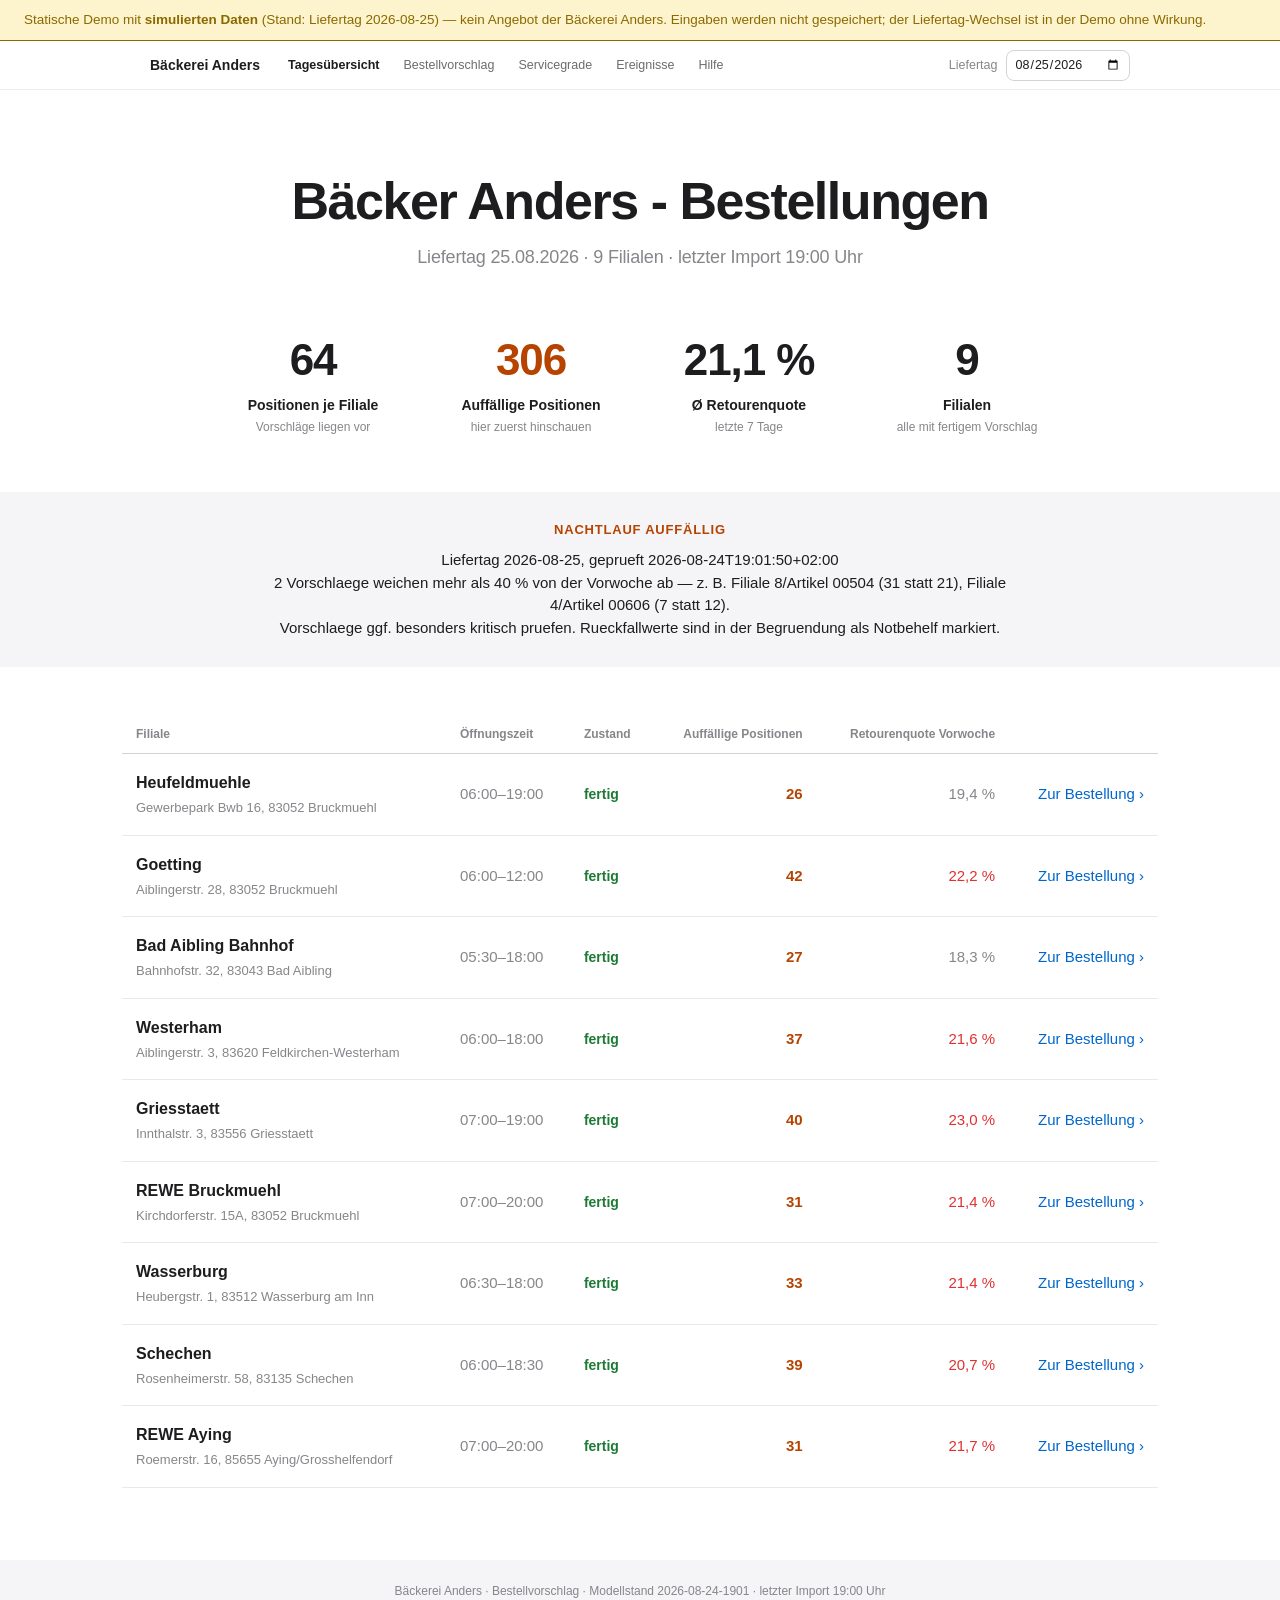
==== commit f13b30cb: "Uebersichts-Titel: 'Baecker Anders - Bestellungen' Co-Authored-By: Claude Fable 5 <noreply@anthropic" ====
--- a/docs/index.html
+++ b/docs/index.html
@@ -34,7 +34,7 @@
   <main>
     <section id="ansicht-uebersicht" class="ansicht">
       <div class="hero">
-        <h1>Wo heute genauer hinschauen?</h1>
+        <h1>Bäcker Anders - Bestellungen</h1>
         <p class="subline" id="uebersicht-subline"></p>
       </div>
       <div class="statreihe" id="statreihe"></div>
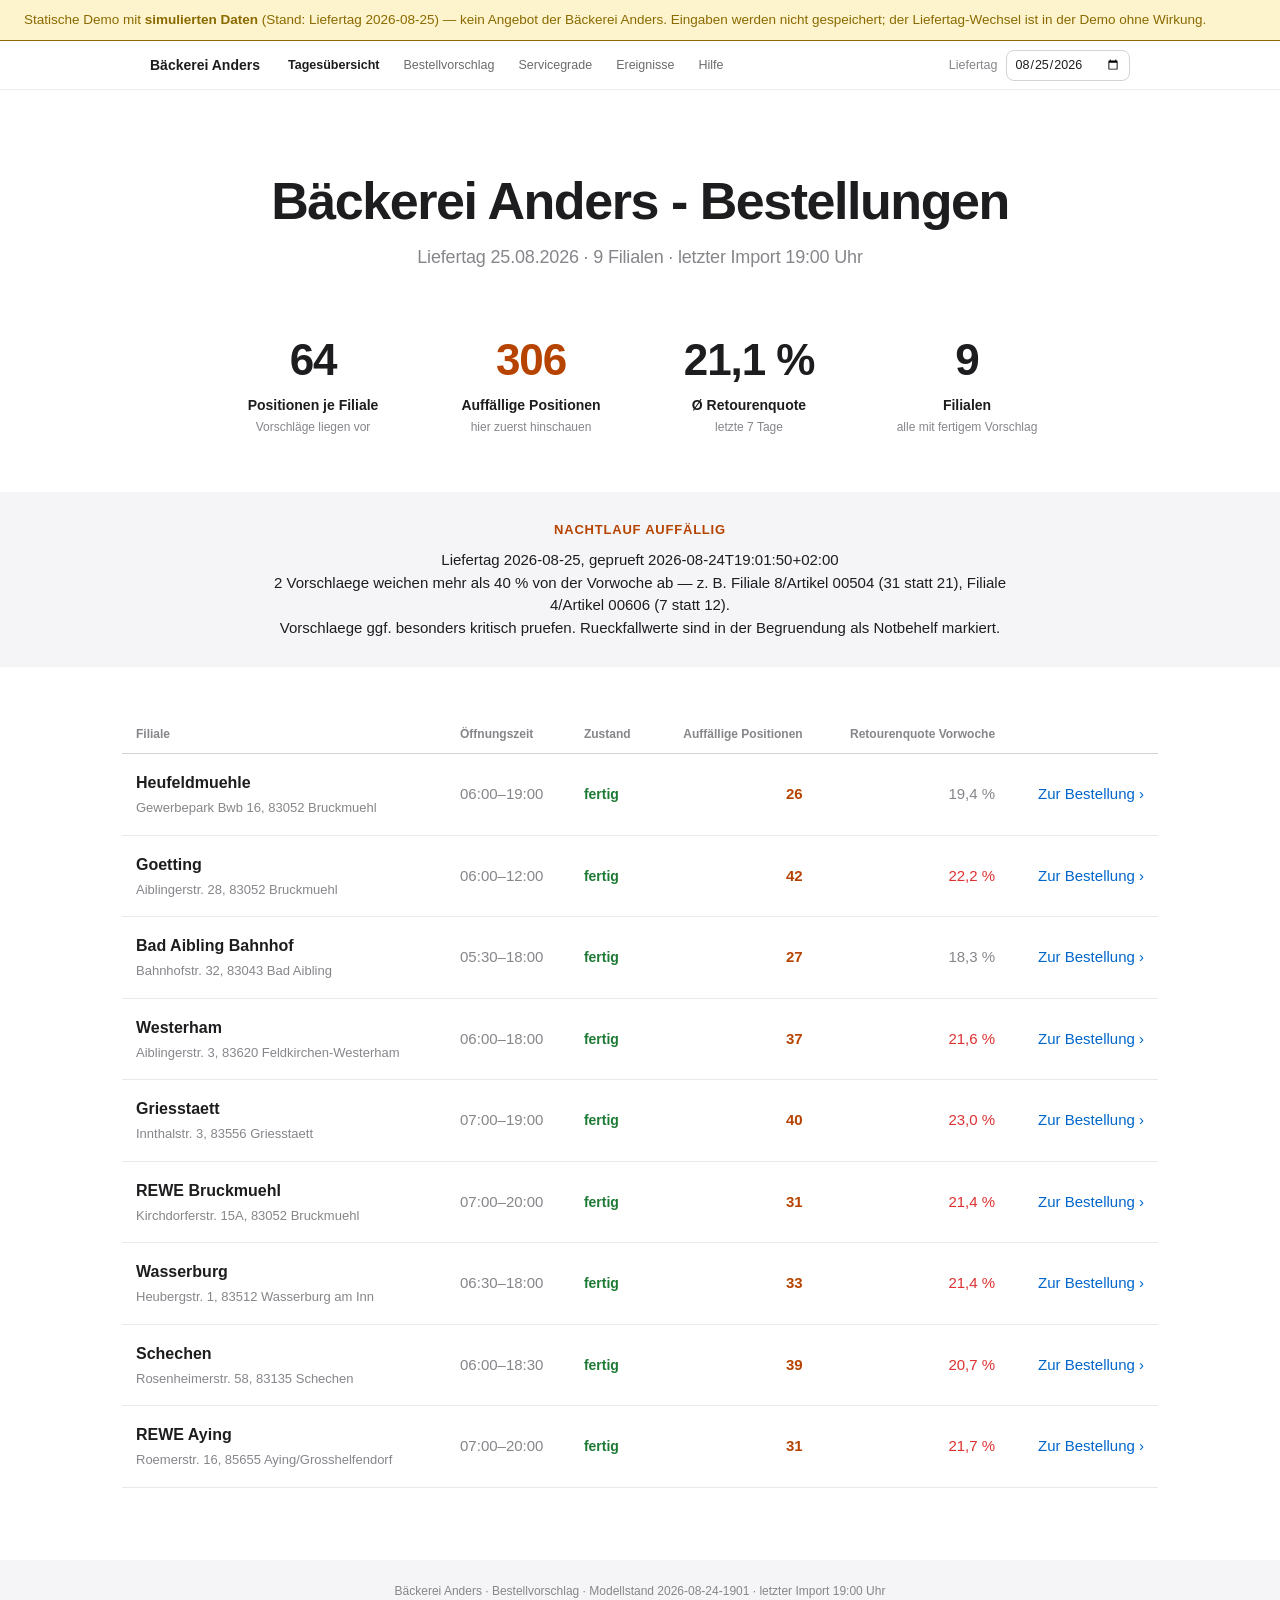
==== commit 86e2c392: "Uebersichts-Titel: 'Baeckerei Anders - Bestellungen' Co-Authored-By: Claude Fable 5 <noreply@anthrop" ====
--- a/docs/index.html
+++ b/docs/index.html
@@ -34,7 +34,7 @@
   <main>
     <section id="ansicht-uebersicht" class="ansicht">
       <div class="hero">
-        <h1>Bäcker Anders - Bestellungen</h1>
+        <h1>Bäckerei Anders - Bestellungen</h1>
         <p class="subline" id="uebersicht-subline"></p>
       </div>
       <div class="statreihe" id="statreihe"></div>
